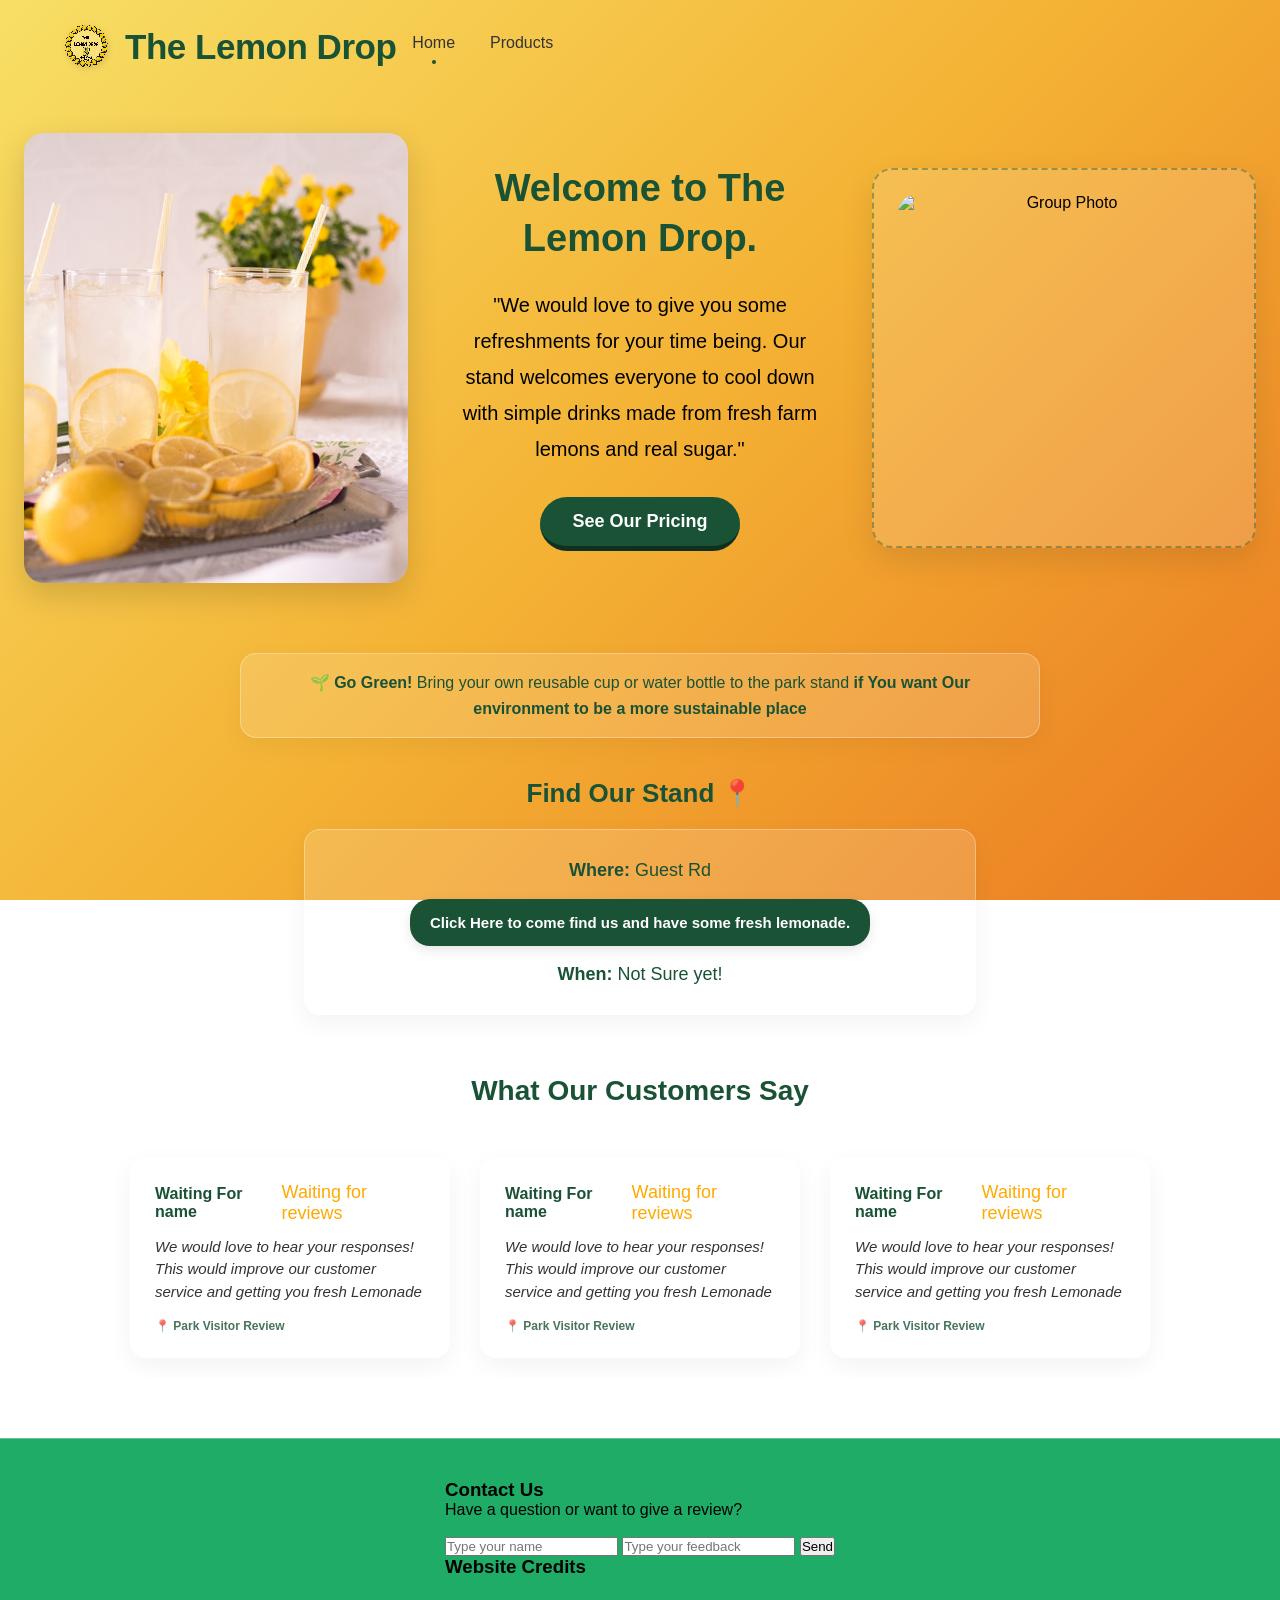
==== index.html @ bbca46d9 "Update index.html" ====
<!doctype html>
<html lang="en">
  <head>
    <meta charset="UTF-8" />
    <meta name="viewport" content="width=device-width, initial-scale=1.0" />
    <title>The Lemon Drop</title>
    
    <!-- Link to Main Stylesheet -->
    <link rel="stylesheet" href="Lemonade.css" />
    
    <!-- Complete Multi-Device Favicon & Mobile App Suite Linking -->
    <link rel="icon" type="image/png" sizes="32x32" href="./favicon-32x32.png">
    <link rel="icon" type="image/png" sizes="16x16" href="./favicon-16x16.png">
    <link rel="shortcut icon" type="image/x-icon" href="./favicon.ico">
    <link rel="apple-touch-icon" sizes="180x180" href="./apple-touch-icon.png">
    <link rel="manifest" href="./site.webmanifest">
  </head>
  <body>
    <!-- Page fade transition overlay container element -->
    <div class="page-fade-overlay"></div>

    <!-- Header & Navigation Bar -->
    <header>
      <nav class="navbar">
        <!-- Flex container aligning logo, title text, and menu items inline -->
        <div class="nav-left-group">
          <img src="./android-chrome-512x512.png" alt="The Lemon Drop Logo" class="nav-logo" />   
          <h1 class="title">The Lemon Drop</h1>
          <div class="menu">
            <ul>
              <li class="active"><a href="index.html">Home</a></li>
              <li><a href="Products.html">Products</a></li>
            </ul>
          </div>
        </div>
      </nav>
    </header>

    <!-- Main Content Container Box -->
    <main class="container">
      <!-- 1. Left Side Product Image -->
      <img
        src="lemonade ex. image.jpg"
        alt="Fresh Lemonade"
        class="group-pic"
      />

      <!-- 2. Centered Welcome Text Block -->
      <div class="text-block">
        <h1 class="Text-1">Welcome to The Lemon Drop.</h1>
        <p class="Text-2">
          "We would love to give you some refreshments for your time being. Our stand welcomes everyone to cool down with simple drinks made from fresh farm lemons and real sugar."
        </p>
        <!-- Pricing Quick-Link Button -->
        <div class="cta-wrapper">
          <a href="Products.html" class="menu-btn">See Our Pricing</a>
        </div>
      </div>

      <!-- 3. Right Side - Photo Placeholder Container -->
      <div class="photo-placeholder">
        <img src="DMP.jpg" alt="Group Photo" class="group-photo-img" />
      </div>
    </main>

    <!-- Eco-Friendly Bring Your Own Cup Discount Banner -->
    <section class="discount-banner">
      <p>
        🌱 <strong>Go Green!</strong> Bring your own reusable cup or water bottle to the park stand 
        <strong>if You want <b>Our environment</b> to be a more sustainable place</strong>
      </p>
    </section>

    <!-- Stand Schedule & Location Details Banner -->
    <section class="schedule-section">
      <h2 class="schedule-title">Find Our Stand 📍</h2>
      <div class="schedule-card">
        <p><strong>Where: </strong>Guest Rd</p>
        <p>
          <a
            href="https://www.google.com/maps/place/Guest+Rd,+Melbourne+VIC/data=!4m2!3m1!1s0x6ad66afff3ad45d1:0xaad254d5ca2f4086?sa=X&ved=1t:242&ictx=111"
            target="_blank"
            rel="noopener noreferrer"
            class="maps-text-link"
          >
            Click Here to come find us and have some fresh lemonade.
          </a>
        </p>
        <p><strong>When:</strong> Not Sure yet!</p>
      </div>
    </section>

    <!-- Park Customer Reviews Scrolling Section -->
    <section class="reviews-section">
      <h2 class="reviews-title">What Our Customers Say</h2>
      <div class="review-slider-window">
        <div class="review-track" id="reviewTrack">
          <!-- Review Card 1 -->
          <div class="review-card">
            <div class="review-header">
              <span class="reviewer-name">Waiting For name</span>
              <span class="review-stars">Waiting for reviews</span>
            </div>
            <p class="review-text">
              We would love to hear your responses! <br>
              This would improve our customer service and getting you fresh Lemonade
            </p>
            <div class="park-source">📍 Park Visitor Review</div>
          </div>

          <!-- Review Card 2 -->
          <div class="review-card">
            <div class="review-header">
              <span class="reviewer-name">Waiting For name</span>
              <span class="review-stars">Waiting for reviews</span>
            </div>
            <p class="review-text">
              We would love to hear your responses! <br>
              This would improve our customer service and getting you fresh Lemonade
            </p>
            <div class="park-source">📍 Park Visitor Review</div>
          </div>

          <!-- Review Card 3 -->
          <div class="review-card">
            <div class="review-header">
              <span class="reviewer-name">Waiting For name</span>
              <span class="review-stars">Waiting for reviews</span>
            </div>
            <p class="review-text">
              We would love to hear your responses! <br>
              This would improve our customer service and getting you fresh Lemonade
            </p>
            <div class="park-source">📍 Park Visitor Review</div>
          </div>
        </div> 
      </div> 
    </section>

    <!-- Footer Elements -->
    <footer class="site-footer">
      <div class="footer-container">
        <!-- Contact Info Block -->
        <div class="footer-section">
          <h3>Contact Us</h3>
          <p>Have a question or want to give a review?</p>
          <br>

<form action="https://getform.io" method="POST">
  <input type="text" name="name" placeholder="Type your name" required>
  <input type="text" name="feedback" placeholder="Type your feedback" required>
  <button type="submit">Send</button>
</form>




        <!-- Credits & Copyright Block -->
        <div class="footer-section">
          <h3>Website Credits</h3>
          <!-- <p>Proudly designed & coded by: Pranil</p> -->
          <br />
          <!-- <strong>Business Owners: Mickey, Devan, Pranil</strong> -->
          <p class="copyright"
            2026 The Lemon Drop. Squeezed fresh in the park.
          </p>
        </div>
      </div> 
    </footer>
  </body>
</html>
---- Lemonade.css ----
/* /* ==========================================================================
   Global Reset & Page Variables
   ========================================================================== */
* {
  margin: 0;
  padding: 0;
  box-sizing: border-box;
}

html, body{
  max-width: 100%;
  overflow-x: hidden; /* Removes the white layout strips from the right edge */
}

body {
  font-family: sans-serif;
  background: linear-gradient(135deg, #f7df65 0%, #f4b234 50%, #ea7a21 100%);
  background-attachment: fixed;   
  min-height: 100vh;
}

/* ==========================================================================
   Navigation Bar Styles (Shared across all pages)
   ========================================================================== */
.navbar {
  display: flex;
  align-items: center;
  justify-content: space-between; /* Changes from flex-start to push text to the right */
  padding: 24px 64px;
  width: 100%;
}

/* Add this new helper class underneath the navbar block */
.nav-left-group {
  display: flex;
  align-items: center;
  gap: 64px;
}

/* Base style for the status text on the far right */
.navbar > span {
  font-size: 16px;
  font-weight: 600;
  white-space: nowrap;
}

/* If the status class is closed, make it red */
.closed {
  color: #dc3545;
}

/* If the status class is open, make it green */
.open {
  color: #16a75c;
}



.title {
  font-size: 35px; 
  color: #1a5235; 
  letter-spacing: -0.48px;
  font-weight: 700;
  margin: 0;
}

.menu ul {
  list-style: none;
  display: flex;
  gap: 35px;
  margin: 0;
  padding: 0;
}

.menu ul li {
  position: relative;
  padding-bottom: 8px;
}

.menu ul li a {
  color: #333333; 
  text-decoration: none;
  font-size: 16px;
  font-weight: 500;
  display: inline-block;
  transition: color 0.25s ease, transform 0.25s ease;
}

.menu ul li a:hover {
  color: #ffaa00; 
  transform: translateY(-1px);
}

.menu ul li.active::after {
  content: "";
  position: absolute;
  bottom: -4px;
  left: 50%;
  transform: translateX(-50%);
  width: 4px;
  height: 4px;
  background-color: #1a5235;
  border-radius: 50%;
}

/* ==========================================================================
   Homepage Layout Styles
   ========================================================================== */

.container {
  display: grid;
  /* Automatically wraps blocks into new rows when they run out of space */
  grid-template-columns: repeat(auto-fit, minmax(300px, 1fr)); 
  align-items: center;
  gap: 40px; 
  padding: 40px 24px;
  max-width: 1400px;
  margin: 0 auto;
}


.text-block {
  display: flex;
  flex-direction: column;
  align-items: center; /* This centers the button container perfectly */
  justify-content: center;
}


.Text-1 {
  color: #1a5235; 
  text-align: center;
  margin-bottom: 24px;
  font-size: 38px;
  font-weight: 700;
  line-height: 1.3;
}

.Text-2 {
  color: #000000; 
  text-align: center;
  max-width: 600px;
  line-height: 1.8;
  font-size: 20px;
  font-weight: 500;
}

.group-pic {
  display: block;
  width: 100%;         
  max-height: 450px;      
  object-fit: cover;       
  border-radius: 20px;
  box-shadow: 0 12px 32px rgba(0, 0, 0, 0.15); 
}

/* Group Photo Placeholder Box */
.photo-placeholder {
  display: flex;
  flex-direction: column;
  align-items: center;
  justify-content: center;
  width: 100%;         
  height: 380px;      
  background: rgba(255, 255, 255, 0.15);
  border: 2px dashed rgba(26, 82, 53, 0.4); 
  border-radius: 20px;
  padding: 24px;
  box-shadow: 0 12px 32px rgba(0, 0, 0, 0.1);
  text-align: center;
  gap: 12px;
}

.placeholder-icon {
  font-size: 40px;
}

.placeholder-text {
  color: #1a5235;
  font-weight: 700;
  font-size: 18px;
  line-height: 1.4;
}

/* Menu Quick-Link Action Button */
.cta-wrapper {
  margin-top: 30px;
  display: block;
  height: 55px;        /* Locks height to stop layout calculation loops */
  text-align: center;
  isolation: isolate;  /* Isolates graphic layers from background redraw loops */
}

.menu-btn {
  display: inline-block;
  background-color: #1a5235;
  color: #ffffff;
  text-decoration: none;
  font-weight: 700;
  padding: 14px 32px;
  border-radius: 30px;
  font-size: 18px;
  text-align: center;
  
  /* Removes layout-shifting blurry shadows entirely */
  box-shadow: none; 
  
  /* Replaces shadow with a rock-solid crisp 3D outline that cannot flash */
  border-bottom: 5px solid #0f301f; 
  
  /* Restricts transitions strictly to color changes to avoid canvas glitches */
  transition: background-color 0.2s ease;
  
  /* Strips out hidden default mobile tap highlight colors */
  -webkit-tap-highlight-color: transparent;
  -webkit-touch-callout: none;
  -webkit-appearance: none;
  appearance: none;
}

.menu-btn:hover {
  background-color: #143f29;
  /* Completely clear of transform: translateY to eliminate screen vibrations */
}

/* Safe layout-neutral active click state color split */
.menu-btn:active {
  background-color: #103321;
}


/* ==========================================================================
   Eco-Friendly Banner Styling
   ========================================================================== */
.discount-banner {
  background: rgba(255, 255, 255, 0.15);
  border: 1px solid rgba(255, 255, 255, 0.3);
  border-radius: 16px;
  padding: 16px 24px;
  margin: 30px auto;
  max-width: 800px;
  text-align: center;
  box-shadow: 0 8px 24px rgba(0, 0, 0, 0.05);
}

.discount-banner p {
  color: #1a5235;
  font-size: 16px;
  line-height: 1.6;
}

/* ==========================================================================
   Stand Schedule & Location Banner Display Component
   ========================================================================== */
.schedule-section {
  max-width: 800px;
  margin: 40px auto 20px auto;
  padding: 0 64px;
  text-align: center;
}

.schedule-title {
  color: #1a5235;
  font-size: 26px;
  font-weight: 700;
  margin-bottom: 20px;
}

.schedule-card {
  background: rgba(255, 255, 255, 0.15);
  border: 1px solid rgba(255, 255, 255, 0.3);
  border-radius: 16px;
  padding: 24px;
  color: #1a5235;
  font-size: 18px;
  line-height: 1.8;
  box-shadow: 0 8px 24px rgba(0, 0, 0, 0.05);
}

/* Google Maps Link Custom Button Styling */
.maps-text-link {
  display: inline-block;
  background-color: #1a5235;
  color: #ffffff ;
  text-decoration: none;
  font-weight: 700;
  padding: 10px 20px;
  margin: 12px 0;
  border-radius: 20px;
  font-size: 15px;
  box-shadow: 0 4px 12px rgba(0, 0, 0, 0.1);
  transition: all 0.25s ease;
}

.maps-text-link:hover {
  background-color: #143f29;
  transform: translateY(-2px);
  box-shadow: 0 6px 16px rgba(0, 0, 0, 0.15);
}

/* ==========================================================================
   Products Page Styles
   ========================================================================== */
.intro-text {
  padding: 40px 64px 0 64px;
  text-align: center;
}

.intro-text p {
  color: #1a5235;
  font-size: 24px;
  font-weight: 700;
  line-height: 1.6;
}

.size-showcase {
  display: flex;
  justify-content: center;
  align-items: center;
  gap: 40px;
  padding: 40px 64px;
  margin-top: 20px;
}

.size-card {
  background: rgba(255, 255, 255, 0.15);
  border: 2px solid rgba(255, 255, 255, 0.4);
  border-radius: 20px;
  padding: 30px;
  display: flex;
  flex-direction: column;
  align-items: center;
  gap: 20px;
  box-shadow: 0 10px 30px rgba(0, 0, 0, 0.1);
  transition: transform 0.3s ease, box-shadow 0.3s ease;
  width: 260px;
}

.size-card:hover {
  transform: translateY(-8px);
  box-shadow: 0 15px 35px rgba(0, 0, 0, 0.15);
  background: rgba(255, 255, 255, 0.2);
}

@media (max-width: 768px) {
  .img-frame {
    flex-direction: column;
    gap: 30px;
    padding: 20px;
  }
}

.small { 
  max-height: 120px;
  width: auto;
  /* transform: rotate(180deg);  */
}

.medium { 
  max-height: 160px; 
  width: auto; 
}

.big { 
  max-height: 200px;
  width: auto; 
  /* transform: rotate(90deg);  */
  }

.card-label {
  color: #1a5235;
  font-size: 20px;
  font-weight: 700;
  letter-spacing: -0.2px;
}

/* ==========================================================================
   Infinite Scrolling Reviews Section
   ========================================================================== */
.reviews-section {
  width: 100%;
  margin: 60px 0 40px 0;
  text-align: center;
  overflow: hidden; 
}

.reviews-title {
  color: #1a5235;
  font-size: 28px;
  font-weight: 700;
  margin-bottom: 30px;
}

.review-slider-window {
  width: 100%;
  overflow: hidden;
  padding: 20px 0;
  background: transparent;
  display: flex;
  justify-content: center; 
}

.review-track {
  display: flex;
  gap: 30px;
  width: max-content; 
}

.review-card {
  background: rgba(255, 255, 255, 0.15);
  border: 1px solid rgba(255, 255, 255, 0.3);
  border-radius: 16px;
  padding: 24px;
  width: 320px;
  text-align: left;
  box-shadow: 0 8px 24px rgba(0, 0, 0, 0.05);
  display: flex;
  flex-direction: column;
  justify-content: space-between;
  flex-shrink: 0; 
}

.review-header {
  display: flex;
  justify-content: space-between;
  align-items: center;
  margin-bottom: 12px;
}

.reviewer-name {
  color: #1a5235;
  font-weight: 700;
  font-size: 16px;
}

.review-stars {
  color: #ffaa00;
  font-size: 18px;
}

.review-text {
  color: #333333;
  font-size: 15px;
  line-height: 1.5;
  font-style: italic;
  margin-bottom: 16px;
}

.park-source {
  font-size: 12px;
  color: #1a5235;
  font-weight: 600;
  opacity: 0.8;
}

/* ==========================================================================
   Restored Clean About Page Framework Styles (3-Column Width Format)
   ========================================================================== */
.unique-about-layout {
  display: flex;
  flex-direction: column;
  align-items: center;
  gap: 40px;
  padding: 60px 64px;
  max-width: 1200px;
  margin: 0 auto;
}

.about-header-block {
  text-align: center;
  max-width: 700px;
  margin-bottom: 20px;
}

.team-card {
  background: rgba(255, 255, 255, 0.15);
  border: 1px solid rgba(255, 255, 255, 0.3);
  border-radius: 20px;
  padding: 24px;
  width: 320px;                      
  text-align: center;
  box-shadow: 0 12px 32px rgba(0, 0, 0, 0.05);
  display: flex;
  flex-direction: column;
  align-items: center;
  justify-content: flex-start;
  gap: 16px;
}

.team-img-frame {
  width: 160px;                      
  height: 160px;                     
  background: rgba(255, 255, 255, 0.25);
  border-radius: 50%;                
  overflow: hidden;
  display: flex;
  justify-content: center;
  align-items: center;
}

.team-photo {
  width: 100%;
  height: 100%;
  object-fit: cover;                 
}

.team-card:hover {
  color: #b82eee;
  transform: scale(1.03); 
  transition: transform 0.3s ease, box-shadow 0.3s ease, color 0.3s ease;
}

/* Computers / Wide Screens Layout */
.team-grid {
  display: flex;
  flex-direction: row;
  justify-content: center;
  align-items: flex-start;
  gap: 32px;
  flex-wrap: wrap;
}

/* Mobile Phones Layout */
@media (max-width: 768px) {
  .team-grid {
    flex-direction: column;
    align-items: center;
    gap: 24px;
  }
}

.team-card h3 {
  color: #1a5235;
  font-size: 22px;
  font-weight: 700;
}

.team-card p {
  color: #333333;
  font-size: 15px;
  line-height: 1.5;
}

/* ==========================================================================
   Modern Footer Component Styling
   ========================================================================== */
.site-footer {
  width: 100%;
  background: rgb(31, 172, 102);
  border-top: 1px solid rgba(255, 255, 255, 0.3);
  padding: 40px 20px;
  margin-top: 60px;
  clear: both;
}

.footer-container {
  max-width: 1200px;
  margin: 0 auto;
  display: flex;
  justify-content: space-around;
  flex-wrap: wrap;
  gap: 30px;
}

/* ==========================================================================
   Interactive UI Animations & Keyframes
   ========================================================================== */

/* 1. Page Load Entrance: Smoothly fades and moves content up */
.menu-btn, .Text-1, .text-block {
  animation: fadeInUp 5s ease-out forwards;
}

@keyframes fadeInUp {
  from {
    opacity: 0;
    transform: translateY(20px);
  }
  to {
    opacity: 1;
    transform: translateY(0);
  }
}

/* 2. Floating Effect: Makes the Group Photo box drift gently up and down */
.photo-placeholder {
  animation: gentleFloat 4s ease-in-out infinite;
}

@keyframes gentleFloat {
  0%, 100% {
    transform: translateY(0);
  }
  50% {
    transform: translateY(-8px);
  }
}

/* 3. Pulsing Button Glow: Attracts attention to your menu link */
.menu-btn {
  animation: buttonPulse 0.06s infinite;
}

@keyframes buttonPulse {
  0% {
    box-shadow: 0 6px 20px rgba(26, 82, 53, 0.2);
  }
  50% {
    box-shadow: 0 6px 25px rgba(26, 82, 53, 0.6);
  }
  100% {
    box-shadow: 0 6px 20px rgba(26, 82, 53, 0.2);
  }
}

/* ==========================================================================
   Continuous Horizontal Marquee Animation
   ========================================================================== */

/* 1. Sets the motion properties for the review track container box */
.review-track {
  display: flex ;
  gap: 30px;
  width: max-content;
  animation: infiniteMarquee 20s linear infinite; /* Loops the motion forever */
}

/* 2. Defines the movement steps to loop perfectly without sudden jumps */
@keyframes infiniteMarquee {
  0% {
    transform: translateX(0);
  }
  100% {
    /* Moves left by half its total width so the duplicate cards slide in seamlessly */
    transform: translateX(-50%);
  }
}

/* 3. Optional: Pauses the scrolling motion if a visitor hovers their mouse over a review */
.review-track:hover {
  animation-play-state: paused;
}

.footer-link {
  color: rgba(54, 68, 83, 0.836);
  text-decoration: none;
  font-weight: 500;
  justify-content: center;
}

.footer-link:hover {
  color: #b82eee;
  transform: scale(1.05);
}

.footer-link{
  color: #ff4500;
}
/* ==========================================================================
   Responsive Mobile Media Queries & Layout Fixes
   ========================================================================== */
@media (max-width: 768px) {
  /* Fixes the header to align all items vertically and keeps spacing compact */
  .navbar {
    flex-direction: column;
    gap: 12px;
    padding: 16px 10px;
    align-items: center;
    justify-content: center;
  }

  /* Forces ALL THREE tabs (Home, Products, About Us) to stay side-by-side */
  .menu ul {
    display: flex;
    flex-direction: row;
    flex-wrap: nowrap;
    gap: 15px;
    justify-content: center;
    padding: 0;
  }

  .menu ul li a {
    font-size: 15px;
    white-space: nowrap;
  }

  /* Converts the 3-column homepage grid into a single vertical stack */
  .container {
    display: flex;
    flex-direction: column;
    gap: 40px;
    padding: 20px;
    transform: none; /* Prevents the loading animation from locking elements off-screen */
  }

  /* Safely scales your images and placeholders to fit phone widths */
  .group-pic,
  .photo-placeholder {
    width: 100%;
    max-width: 350px;
    height: auto;
    margin: 0 auto;
  }

  .photo-placeholder {
    height: 250px; /* Gives the coming soon placeholder a clean mobile size */
  }

    /* Forces the Small, Medium, and Big product cards to stack vertically on phone viewports */
  .size-showcase {
    flex-direction: column;
    align-items: center;
    gap: 30px;
    padding: 20px;
    width: 100%;
  }

}

.group-photo-img {
  width: 100%;
  height: 100%;
  object-fit: cover;
  border-radius: inherit;
  display: block;
}

/* Live Submission Container Layout */
.review-form-container {
  background: rgba(255, 255, 255, 0.15);
  border: 1px solid rgba(255, 255, 255, 0.3);
  border-radius: 20px;
  padding: 24px;
  max-width: 600px;
  margin: 20px auto 40px auto;
  box-shadow: 0 12px 32px rgba(0, 0, 0, 0.05);
  -webkit-backdrop-filter: blur(10px); /* Smooth background blur matching your theme */
  backdrop-filter: blur(10px);
  text-align: center;
}

.review-form-container h3 {
  margin-top: 0;
  color: #0b5327; /* Dark green matching your theme heading color */
  margin-bottom: 16px;
  font-size: 20px;
}

/* Aligning inputs horizontally */
.form-row {
  display: flex;
  gap: 12px;
  margin-bottom: 12px;
  flex-wrap: wrap;
}

.form-row input,
.form-row select {
  flex: 1;
  min-width: 150px;
}

/* Input field aesthetic styles */
.review-form-container input,
.review-form-container select,
.review-form-container textarea {
  background: rgba(255, 255, 255, 0.85);
  border: 1px solid rgba(0, 0, 0, 0.1);
  border-radius: 8px;
  padding: 10px 14px;
  font-family: inherit;
  font-size: 14px;
  color: #333;
  outline: none;
  transition: border-color 0.2s;
}

.review-form-container input:focus,
.review-form-container select:focus,
.review-form-container textarea:focus {
  border-color: #4ab234; /* Green focus highlight ring */
}

.review-form-container textarea {
  width: 100%;
  box-sizing: border-box;
  resize: vertical;
  margin-bottom: 16px;
}

/* Green Action Button styling */
.submit-review-btn {
  background: #4ab234; 
  color: white;
  border: none;
  border-radius: 8px;
  padding: 12px 24px;
  font-size: 15px;
  font-weight: bold;
  cursor: pointer;
  transition: transform 0.2s, background-color 0.2s;
  display: inline-block;
}

.submit-review-btn:hover {
  background: #3e962b;
  transform: translateY(-2px);
}

.submit-review-btn:active {
  transform: translateY(0);
}

/* Smooth entry animation for newly added cards */
@keyframes slideInCard {
  from { opacity: 0; transform: scale(0.9) translateY(20px); }
  to { opacity: 1; transform: scale(1) translateY(0); }
}

.animate-new-card {
  animation: slideInCard 0.4s ease-out forwards;
}

/* Container block positioning for layout actions inside card bases */
.card-controls {
  display: flex;
  justify-content: flex-end;
  gap: 8px;
  margin-top: 12px;
  padding-top: 8px;
  border-top: 1px dashed rgba(0, 0, 0, 0.1);
  width: 100%;
}

/* Micro Action Controls styling blueprint framework layout */
.ctrl-btn {
  border: none;
  border-radius: 4px;
  padding: 4px 10px;
  font-size: 11px;
  font-weight: bold;
  cursor: pointer;
  transition: background-color 0.2s, color 0.2s;
}

/* Edit State Theme styling */
.edit-btn {
  background: rgba(0, 123, 255, 0.1);
  color: #007bff;
}
.edit-btn:hover {
  background: #007bff;
  color: white;
}

/* Delete State Theme styling */
.delete-btn {
  background: rgba(220, 53, 69, 0.1);
  color: #dc3545;
}
.delete-btn:hover {
  background: #dc3545;
  color: white;
}

/* Ensure smooth removal transitions */
.user-created-card {
  transition: opacity 0.3s ease, transform 0.3s ease;
} 

/* ==========================================
   THE LEMON DROP - SHARP IMAGE CONFIGURATION
   ========================================== */

.nav-left-group {
  display: flex !important;
  flex-direction: row !important;
  align-items: center !important;
  justify-content: flex-start !important;
  gap: 16px !important;
}

.nav-logo {
  width: 45px !important;       /* Clean display sizing on screen */
  height: 45px !important;
  min-width: 45px !important;
  min-height: 45px !important;
  object-fit: contain !important;
  background: transparent !important;
  
  /* CRITICAL RENDERING CODES: Forces browsers to keep the image edges sharp */
  image-rendering: -webkit-optimize-contrast !important;
  image-rendering: crisp-edges !important;
  image-rendering: pixelated !important;
  
  filter: drop-shadow(1px 2px 3px rgba(0, 0, 0, 0.12)) !important;
}
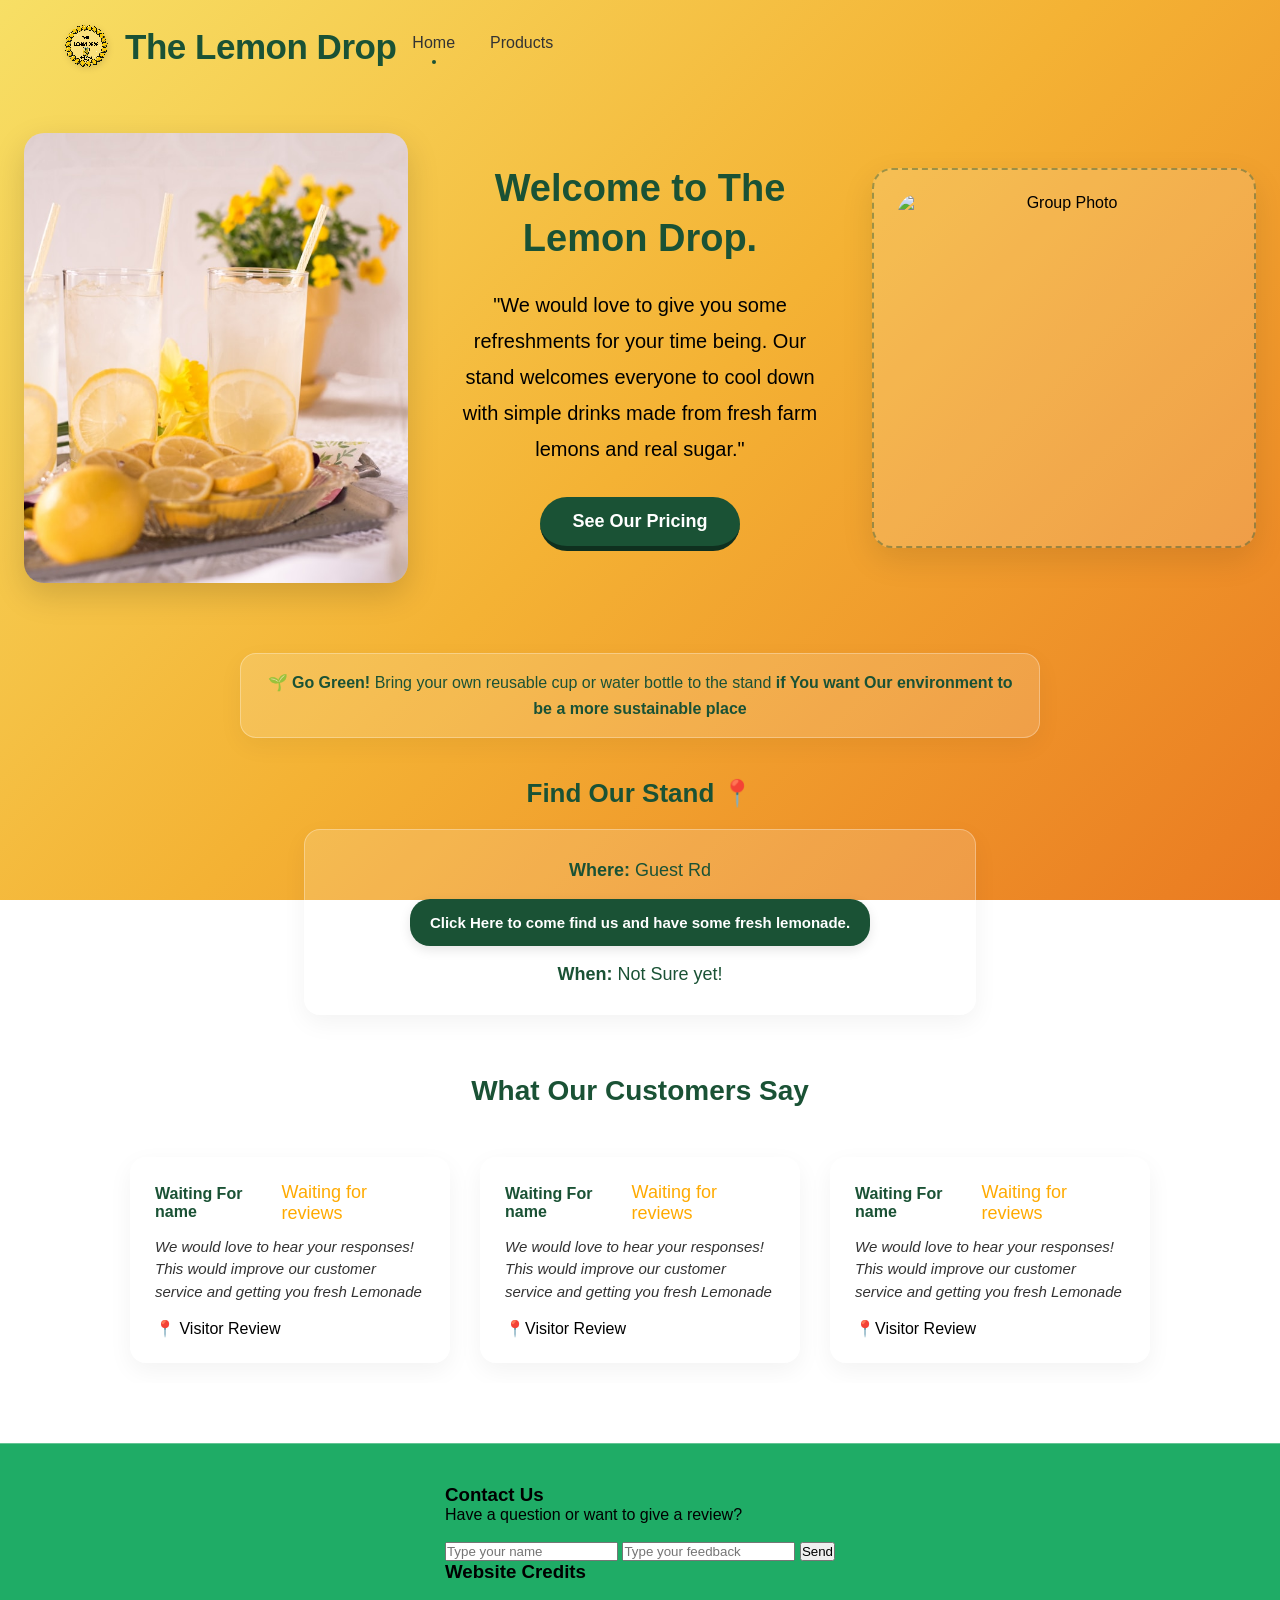
==== commit 1dc23a1d: "Restore index.html content Restored the original content of index.html after it was removed." ====
--- a/index.html
+++ b/index.html
@@ -66,7 +66,7 @@
     <!-- Eco-Friendly Bring Your Own Cup Discount Banner -->
     <section class="discount-banner">
       <p>
-        🌱 <strong>Go Green!</strong> Bring your own reusable cup or water bottle to the park stand 
+        🌱 <strong>Go Green!</strong> Bring your own reusable cup or water bottle to the  stand 
         <strong>if You want <b>Our environment</b> to be a more sustainable place</strong>
       </p>
     </section>
@@ -90,7 +90,7 @@
       </div>
     </section>
 
-    <!-- Park Customer Reviews Scrolling Section -->
+    <!--  Customer Reviews Scrolling Section -->
     <section class="reviews-section">
       <h2 class="reviews-title">What Our Customers Say</h2>
       <div class="review-slider-window">
@@ -105,7 +105,7 @@
               We would love to hear your responses! <br>
               This would improve our customer service and getting you fresh Lemonade
             </p>
-            <div class="park-source">📍 Park Visitor Review</div>
+            <div class="-source">📍 Visitor Review</div>
           </div>
 
           <!-- Review Card 2 -->
@@ -118,7 +118,7 @@
               We would love to hear your responses! <br>
               This would improve our customer service and getting you fresh Lemonade
             </p>
-            <div class="park-source">📍 Park Visitor Review</div>
+            <div class="-source">📍Visitor Review</div>
           </div>
 
           <!-- Review Card 3 -->
@@ -131,7 +131,7 @@
               We would love to hear your responses! <br>
               This would improve our customer service and getting you fresh Lemonade
             </p>
-            <div class="park-source">📍 Park Visitor Review</div>
+            <div class="-source">📍Visitor Review</div>
           </div>
         </div> 
       </div> 
@@ -162,7 +162,7 @@
           <br />
           <!-- <strong>Business Owners: Mickey, Devan, Pranil</strong> -->
           <p class="copyright"
-            2026 The Lemon Drop. Squeezed fresh in the park.
+            2026 The Lemon Drop. Squeezed fresh in the .
           </p>
         </div>
       </div> 
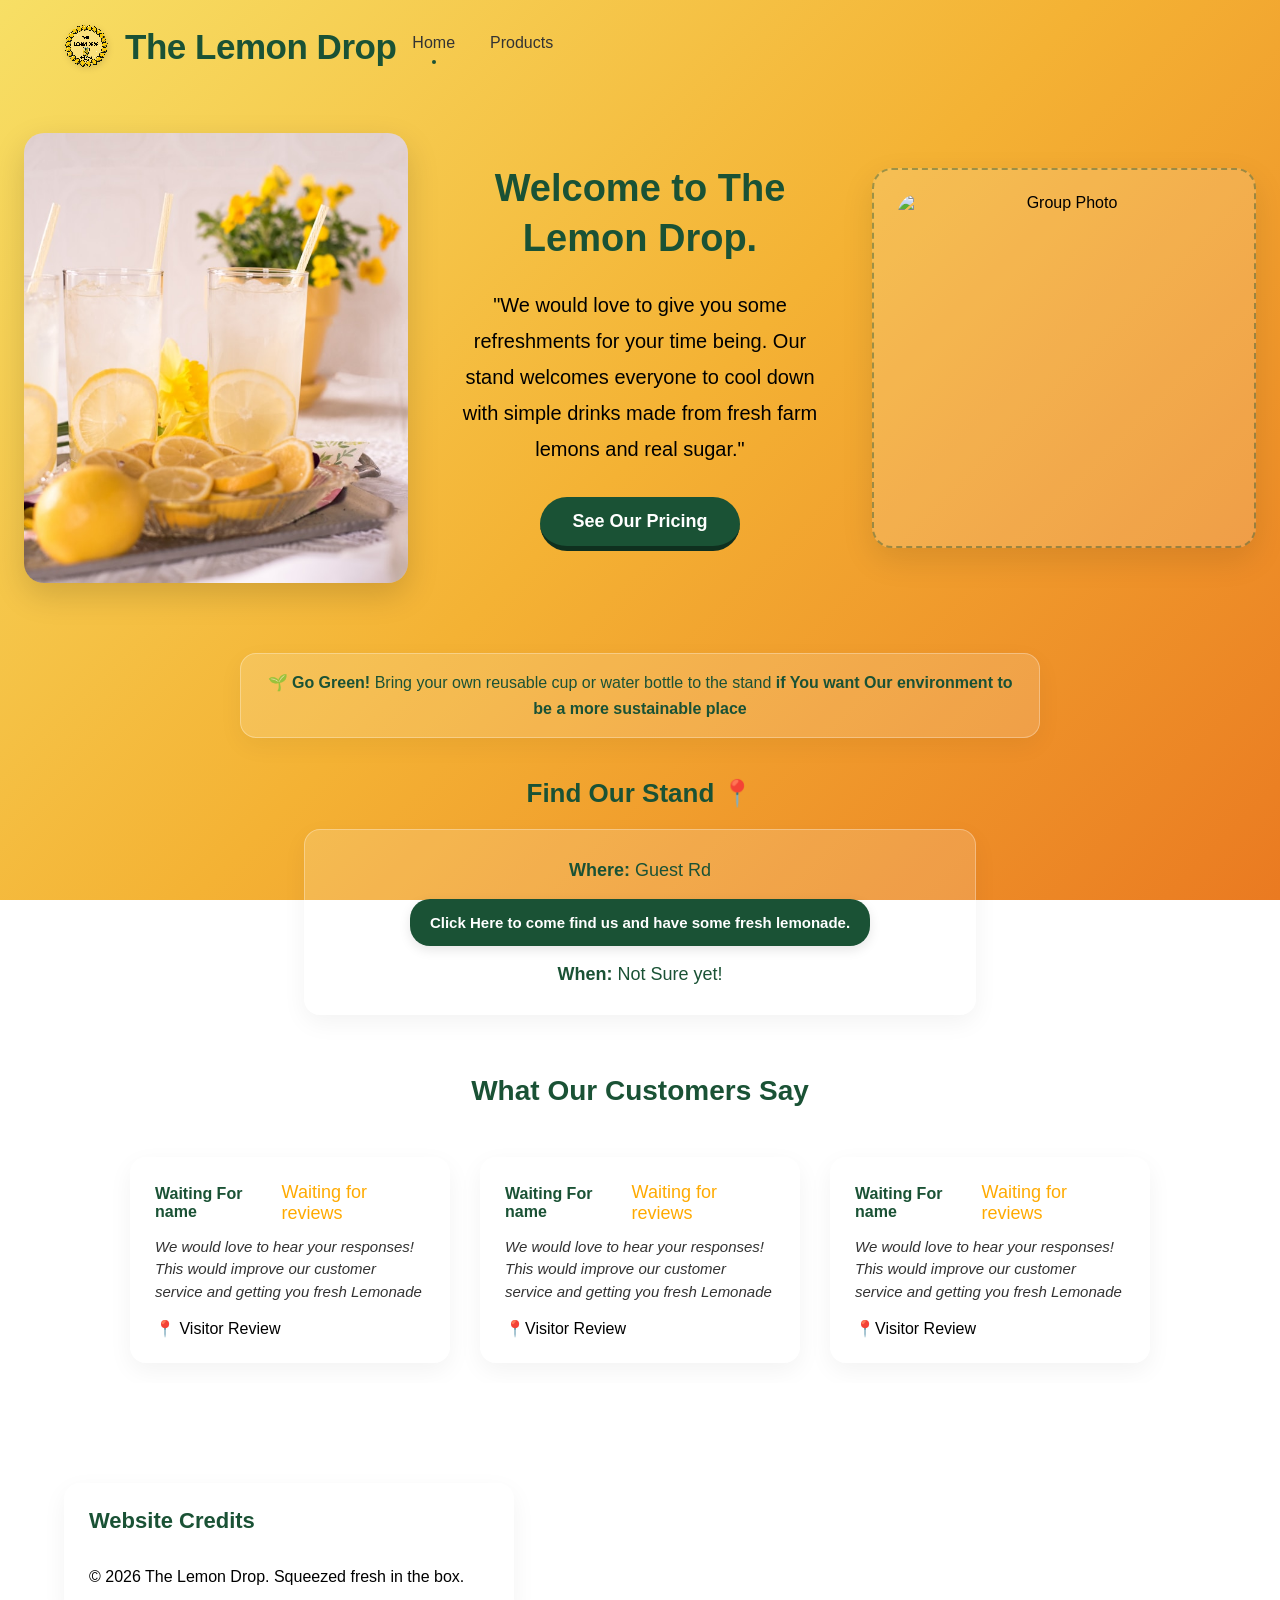
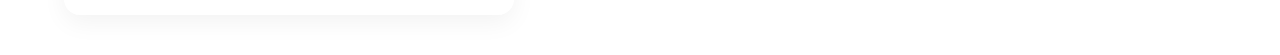
==== commit d52eb4f6: "Update index.html" ====
--- a/index.html
+++ b/index.html
@@ -66,7 +66,7 @@
     <!-- Eco-Friendly Bring Your Own Cup Discount Banner -->
     <section class="discount-banner">
       <p>
-        🌱 <strong>Go Green!</strong> Bring your own reusable cup or water bottle to the  stand 
+        🌱 <strong>Go Green!</strong> Bring your own reusable cup or water bottle to the stand 
         <strong>if You want <b>Our environment</b> to be a more sustainable place</strong>
       </p>
     </section>
@@ -90,7 +90,7 @@
       </div>
     </section>
 
-    <!--  Customer Reviews Scrolling Section -->
+    <!-- Customer Reviews Scrolling Section -->
     <section class="reviews-section">
       <h2 class="reviews-title">What Our Customers Say</h2>
       <div class="review-slider-window">
@@ -140,29 +140,14 @@
     <!-- Footer Elements -->
     <footer class="site-footer">
       <div class="footer-container">
-        <!-- Contact Info Block -->
-        <div class="footer-section">
-          <h3>Contact Us</h3>
-          <p>Have a question or want to give a review?</p>
-          <br>
-
-<form action="https://getform.io" method="POST">
-  <input type="text" name="name" placeholder="Type your name" required>
-  <input type="text" name="feedback" placeholder="Type your feedback" required>
-  <button type="submit">Send</button>
-</form>
-
-
-
-
-        <!-- Credits & Copyright Block -->
-        <div class="footer-section">
+        <!-- Credits & Copyright Block (Shifted Left) -->
+        <div class="footer-section alignment-left">
           <h3>Website Credits</h3>
           <!-- <p>Proudly designed & coded by: Pranil</p> -->
           <br />
           <!-- <strong>Business Owners: Mickey, Devan, Pranil</strong> -->
-          <p class="copyright"
-            2026 The Lemon Drop. Squeezed fresh in the .
+          <p class="copyright">
+            &copy; 2026 The Lemon Drop. Squeezed fresh in the box.
           </p>
         </div>
       </div> 
--- a/Lemonade.css
+++ b/Lemonade.css
@@ -542,25 +542,46 @@
 }
 
 /* ==========================================================================
-   Modern Footer Component Styling
+   Footer Elements & Layout Styles
    ========================================================================== */
 .site-footer {
   width: 100%;
-  background: rgb(31, 172, 102);
-  border-top: 1px solid rgba(255, 255, 255, 0.3);
-  padding: 40px 20px;
   margin-top: 60px;
-  clear: both;
+  padding: 40px 64px;
 }
 
 .footer-container {
-  max-width: 1200px;
+  max-width: 1400px;
   margin: 0 auto;
   display: flex;
-  justify-content: space-around;
-  flex-wrap: wrap;
-  gap: 30px;
-}
+  justify-content: flex-start; /* Aligns the remaining section block strictly to the left edge */
+}
+
+.footer-section {
+  background: rgba(255, 255, 255, 0.15);
+  border: 1px solid rgba(255, 255, 255, 0.3);
+  border-radius: 16px;
+  padding: 24px;
+  max-width: 450px;
+  width: 100%;
+  box-shadow: 0 8px 24px rgba(0, 0, 0, 0.05);
+  text-align: left; /* Forces left text orientation inside the block */
+}
+
+.footer-section h3 {
+  color: #1a5235;
+  font-size: 22px;
+  font-weight: 700;
+  margin-bottom: 12px;
+}
+
+.copyright {
+  color: #000000;
+  font-size: 16px;
+  font-weight: 500;
+  line-height: 1.6;
+}
+
 
 /* ==========================================================================
    Interactive UI Animations & Keyframes
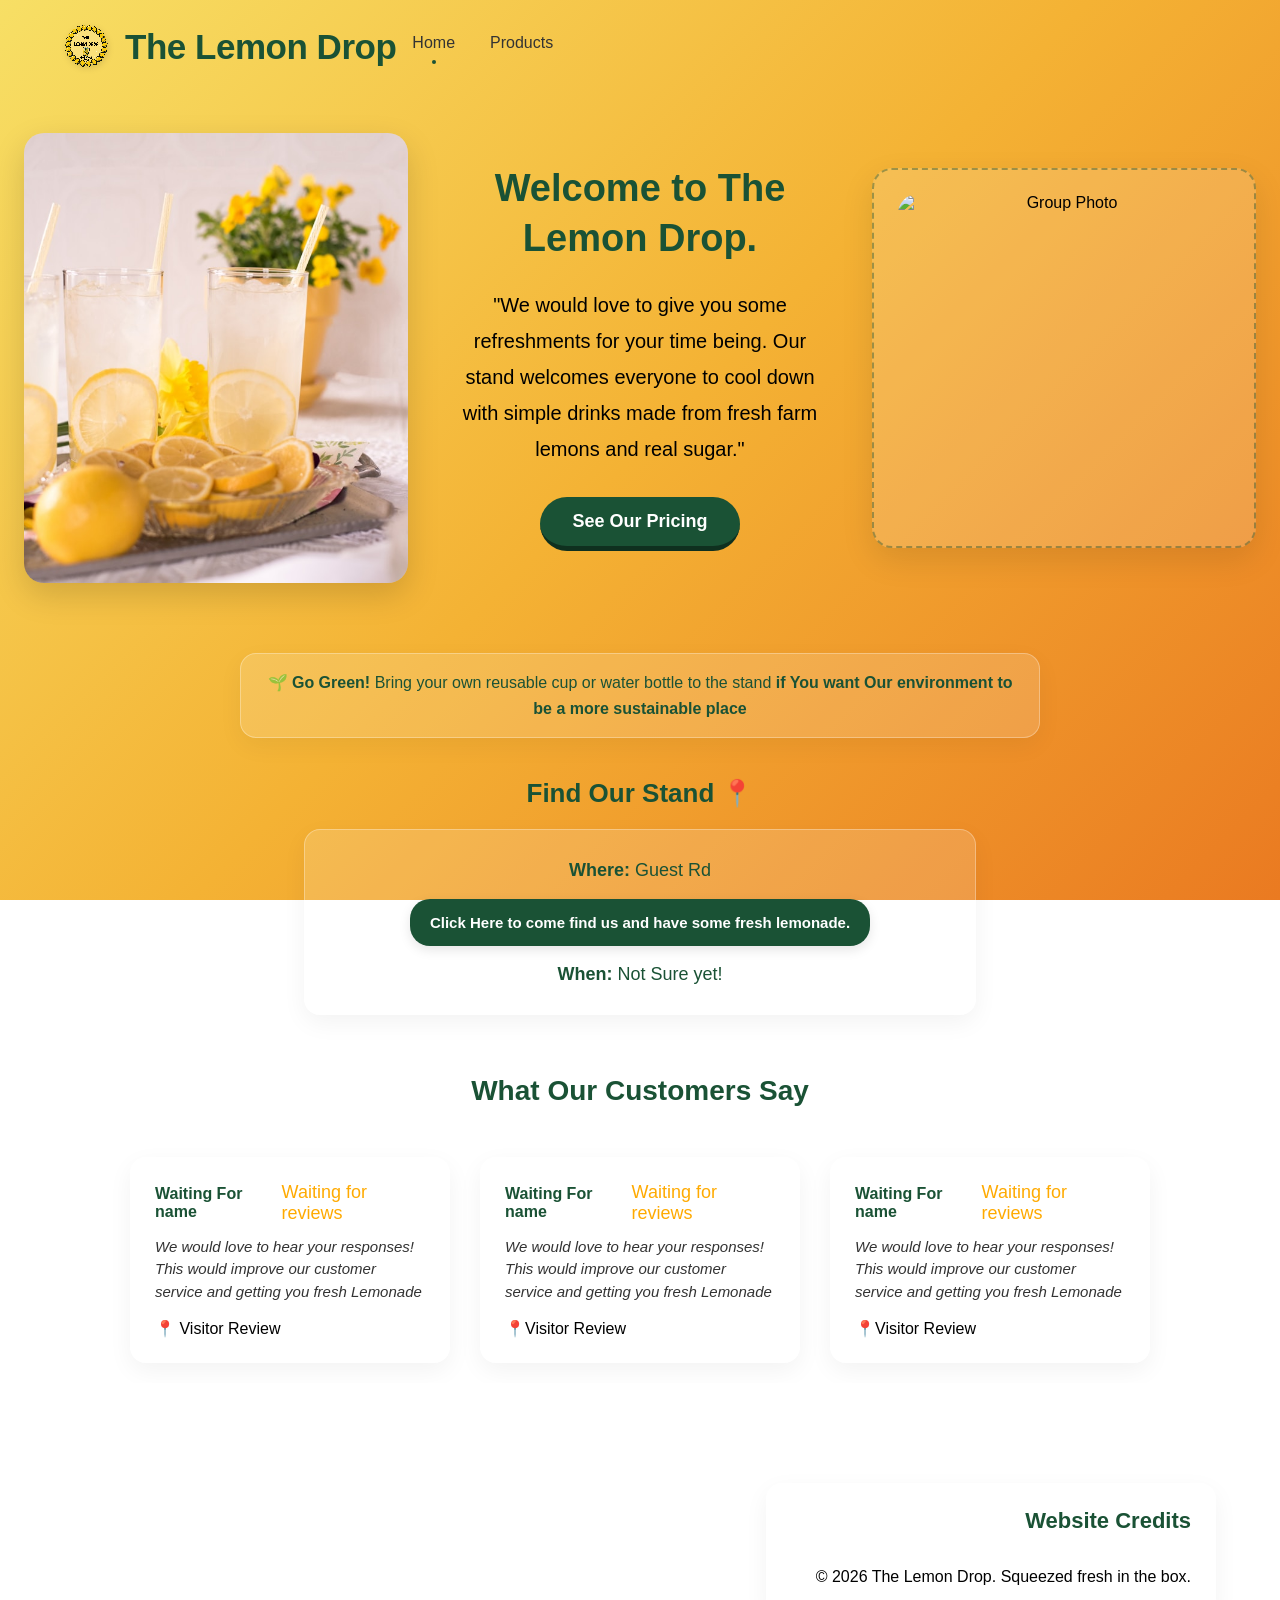
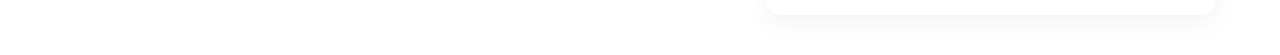
==== commit 0f6f2435: "Update index.html" ====
--- a/index.html
+++ b/index.html
@@ -136,7 +136,7 @@
         </div> 
       </div> 
     </section>
-
+    
     <!-- Footer Elements -->
     <footer class="site-footer">
       <div class="footer-container">
@@ -152,5 +152,6 @@
         </div>
       </div> 
     </footer>
+    
   </body>
 </html>
--- a/Lemonade.css
+++ b/Lemonade.css
@@ -554,7 +554,7 @@
   max-width: 1400px;
   margin: 0 auto;
   display: flex;
-  justify-content: flex-start; /* Aligns the remaining section block strictly to the left edge */
+  justify-content: flex-end; /* Aligns the entire content card strictly to the right side of the footer */
 }
 
 .footer-section {
@@ -565,7 +565,7 @@
   max-width: 450px;
   width: 100%;
   box-shadow: 0 8px 24px rgba(0, 0, 0, 0.05);
-  text-align: left; /* Forces left text orientation inside the block */
+  text-align: right; /* Flips the text internally so it aligns neatly to the right edge */
 }
 
 .footer-section h3 {
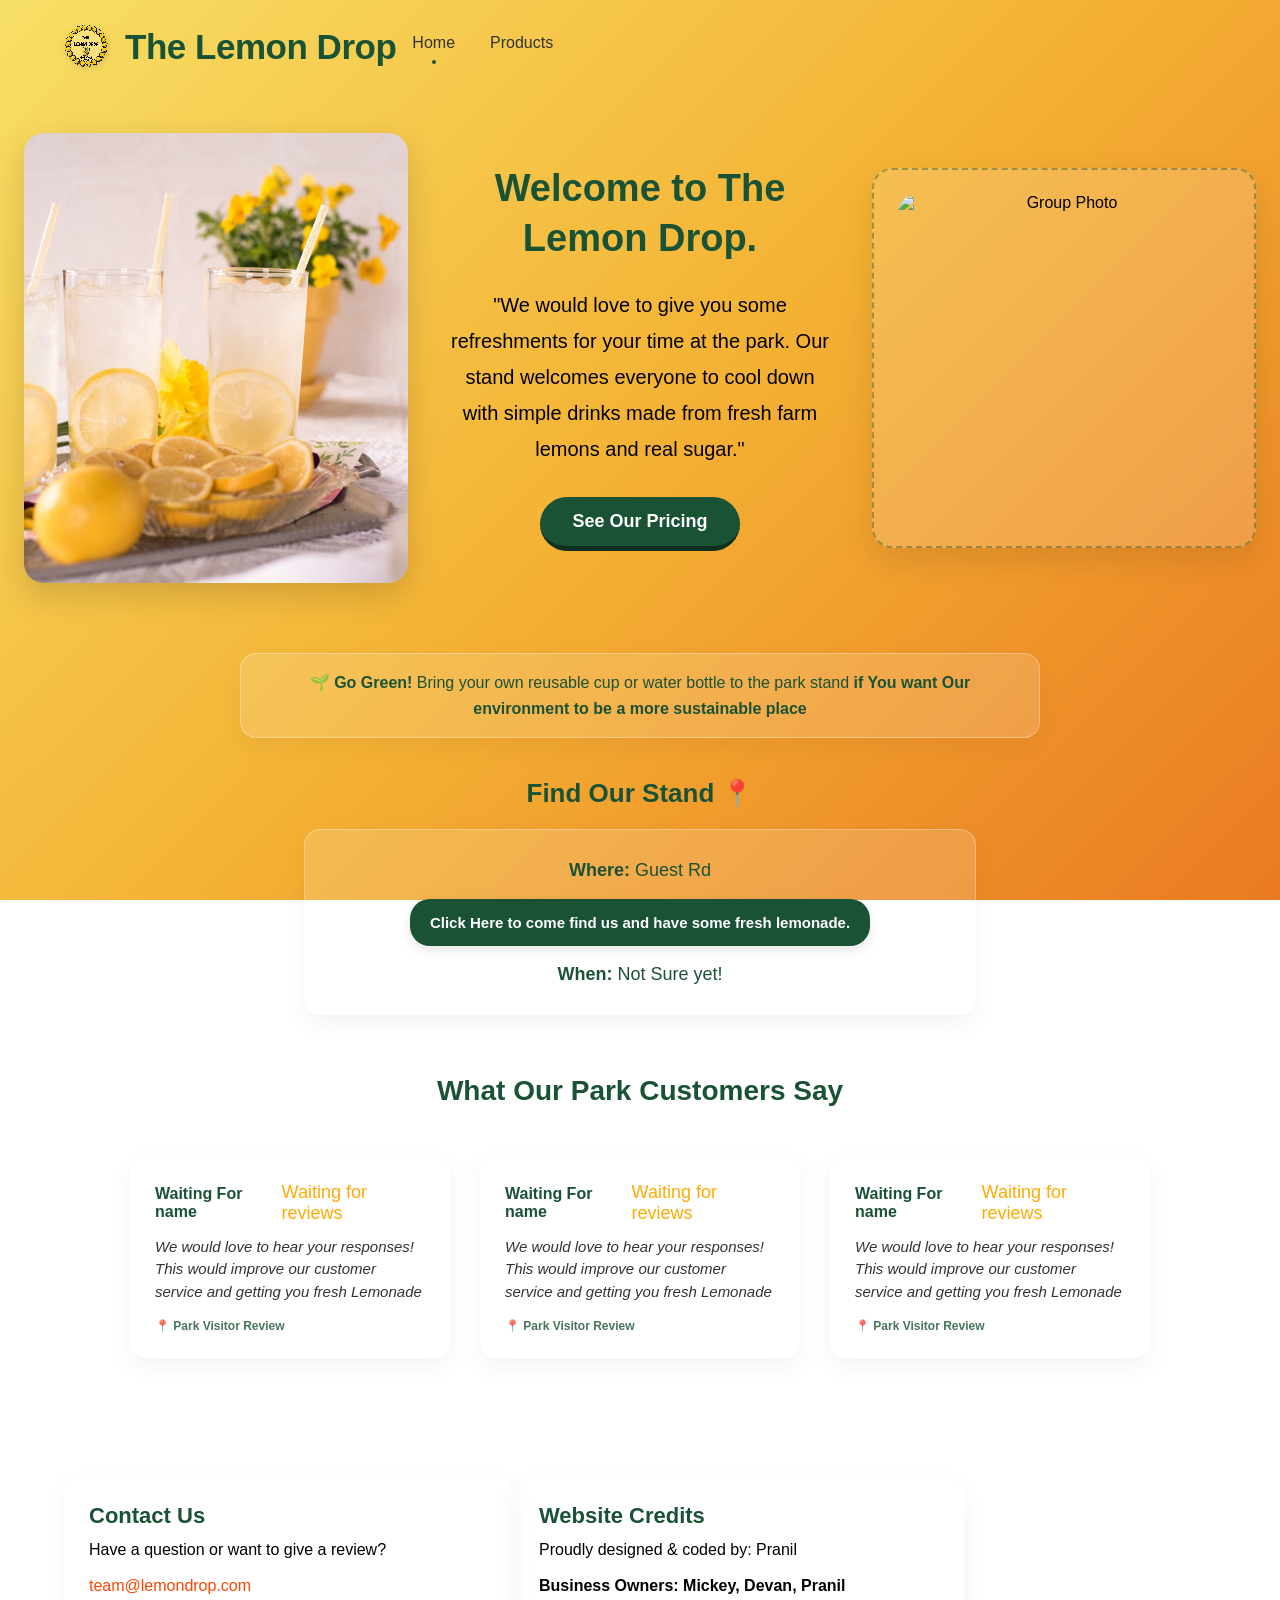
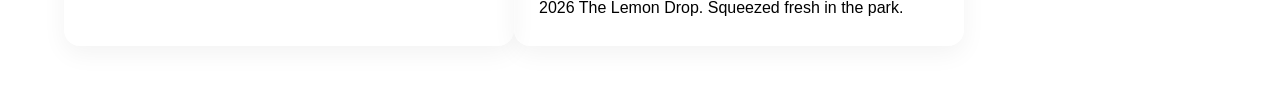
==== commit 1adf6f49: "Update index.html" ====
--- a/index.html
+++ b/index.html
@@ -36,63 +36,72 @@
       </nav>
     </header>
 
-    <!-- Main Content Container Box -->
-    <main class="container">
-      <!-- 1. Left Side Product Image -->
+
+
+    <!-- Main Layout Container Box -->
+    <div class="container">
+      <!-- 1. Left Side Image -->
       <img
         src="lemonade ex. image.jpg"
         alt="Fresh Lemonade"
         class="group-pic"
       />
 
-      <!-- 2. Centered Welcome Text Block -->
+      <!-- 2. Centered Text Block Content -->
       <div class="text-block">
         <h1 class="Text-1">Welcome to The Lemon Drop.</h1>
         <p class="Text-2">
-          "We would love to give you some refreshments for your time being. Our stand welcomes everyone to cool down with simple drinks made from fresh farm lemons and real sugar."
+"We would love to give you some refreshments for your time at the park. Our stand welcomes everyone to cool down with simple drinks made from fresh farm lemons and real sugar."
         </p>
-        <!-- Pricing Quick-Link Button -->
+        <!-- Interactive Menu Quick-Link Button -->
         <div class="cta-wrapper">
-          <a href="Products.html" class="menu-btn">See Our Pricing</a>
+<a href="Products.html" class="menu-btn">See Our Pricing</a>
         </div>
       </div>
 
-      <!-- 3. Right Side - Photo Placeholder Container -->
+      <!-- 3. Right Side - Updated Live Image Container -->
       <div class="photo-placeholder">
         <img src="DMP.jpg" alt="Group Photo" class="group-photo-img" />
       </div>
-    </main>
+    </div>
 
     <!-- Eco-Friendly Bring Your Own Cup Discount Banner -->
-    <section class="discount-banner">
+    <div class="discount-banner">
       <p>
-        🌱 <strong>Go Green!</strong> Bring your own reusable cup or water bottle to the stand 
-        <strong>if You want <b>Our environment</b> to be a more sustainable place</strong>
+        🌱 <strong>Go Green!</strong> Bring your own reusable cup or water
+        bottle to the park stand
+        <strong
+          >if You want <b>Our environment</b> to be a more sustainable
+          place</strong
+        >
       </p>
-    </section>
+    </div>
 
     <!-- Stand Schedule & Location Details Banner -->
-    <section class="schedule-section">
+    <div class="schedule-section">
       <h2 class="schedule-title">Find Our Stand 📍</h2>
       <div class="schedule-card">
         <p><strong>Where: </strong>Guest Rd</p>
         <p>
           <a
-            href="https://www.google.com/maps/place/Guest+Rd,+Melbourne+VIC/data=!4m2!3m1!1s0x6ad66afff3ad45d1:0xaad254d5ca2f4086?sa=X&ved=1t:242&ictx=111"
+            href="https://www.google.com/maps/place/Guest+Rd,+Melbourne+VIC/@-37.9113603,145.0915105,785m/data=!3m2!1e3!4b1!4m6!3m5!1s0x6ad66afff3ad45d1:0xaad254d5ca2f4086!8m2!3d-37.9113603!4d145.0940854!16s%2Fg%2F11cjg86pj9?entry=ttu&g_ep=EgoyMDI2MDkwMi4wIKXMDSoASAFQAw%3D%3D"
             target="_blank"
             rel="noopener noreferrer"
             class="maps-text-link"
+            >Click Here to come find us and have some fresh lemonade.</a
           >
-            Click Here to come find us and have some fresh lemonade.
-          </a>
         </p>
-        <p><strong>When:</strong> Not Sure yet!</p>
+
+        <p>
+          <strong>When:</strong> Not Sure yet!
+        </p>
       </div>
-    </section>
+    </div>
 
-    <!-- Customer Reviews Scrolling Section -->
-    <section class="reviews-section">
-      <h2 class="reviews-title">What Our Customers Say</h2>
+    <!-- Park Customer Reviews Scrolling Section -->
+    <div class="reviews-section">
+      <h2 class="reviews-title">What Our Park Customers Say</h2>
+
       <div class="review-slider-window">
         <div class="review-track" id="reviewTrack">
           <!-- Review Card 1 -->
@@ -105,7 +114,7 @@
               We would love to hear your responses! <br>
               This would improve our customer service and getting you fresh Lemonade
             </p>
-            <div class="-source">📍 Visitor Review</div>
+            <div class="park-source">📍 Park Visitor Review</div>
           </div>
 
           <!-- Review Card 2 -->
@@ -118,7 +127,7 @@
               We would love to hear your responses! <br>
               This would improve our customer service and getting you fresh Lemonade
             </p>
-            <div class="-source">📍Visitor Review</div>
+            <div class="park-source">📍 Park Visitor Review</div>
           </div>
 
           <!-- Review Card 3 -->
@@ -131,27 +140,36 @@
               We would love to hear your responses! <br>
               This would improve our customer service and getting you fresh Lemonade
             </p>
-            <div class="-source">📍Visitor Review</div>
+            <div class="park-source">📍 Park Visitor Review</div>
           </div>
-        </div> 
-      </div> 
-    </section>
-    
-    <!-- Footer Elements -->
+
+        </div> <!-- ADDED: Closes #reviewTrack -->
+      </div> <!-- ADDED: Closes .review-slider-window -->
+    </div> <!-- ADDED: Closes .reviews-section -->
+
+
+    <!-- Corrected Footer Elements (Now completely outside the review slider) -->
     <footer class="site-footer">
       <div class="footer-container">
-        <!-- Credits & Copyright Block (Shifted Left) -->
-        <div class="footer-section alignment-left">
+        <!-- Contact Info Block -->
+        <div class="footer-section">
+          <h3>Contact Us</h3>
+          <p>Have a question or want to give a review?</p>
+          <br>
+          <a href="mailto:pranillushanthan@gmail.com; devankinguyen@gmail.com; mmoro1@schools.vic.edu.au" class="footer-link">team@lemondrop.com</a>
+        </div>
+
+        <!-- Credits & Copyright Block -->
+        <div class="footer-section">
           <h3>Website Credits</h3>
-          <!-- <p>Proudly designed & coded by: Pranil</p> -->
+          <p>Proudly designed & coded by: Pranil</p>
           <br />
-          <!-- <strong>Business Owners: Mickey, Devan, Pranil</strong> -->
+          <strong>Business Owners: Mickey, Devan, Pranil</strong>
           <p class="copyright">
-            &copy; 2026 The Lemon Drop. Squeezed fresh in the box.
+            2026 The Lemon Drop. Squeezed fresh in the park.
           </p>
         </div>
-      </div> 
+      </div> <!-- ADDED: Closes .footer-container -->
     </footer>
-    
   </body>
 </html>
--- a/Lemonade.css
+++ b/Lemonade.css
@@ -554,7 +554,7 @@
   max-width: 1400px;
   margin: 0 auto;
   display: flex;
-  justify-content: flex-end; /* Aligns the entire content card strictly to the right side of the footer */
+  justify-content: flex-start; /* Restored back to normal left alignment */
 }
 
 .footer-section {
@@ -565,7 +565,7 @@
   max-width: 450px;
   width: 100%;
   box-shadow: 0 8px 24px rgba(0, 0, 0, 0.05);
-  text-align: right; /* Flips the text internally so it aligns neatly to the right edge */
+  text-align: left; /* Restored back to normal left text alignment */
 }
 
 .footer-section h3 {
@@ -581,6 +581,7 @@
   font-weight: 500;
   line-height: 1.6;
 }
+
 
 
 /* ==========================================================================
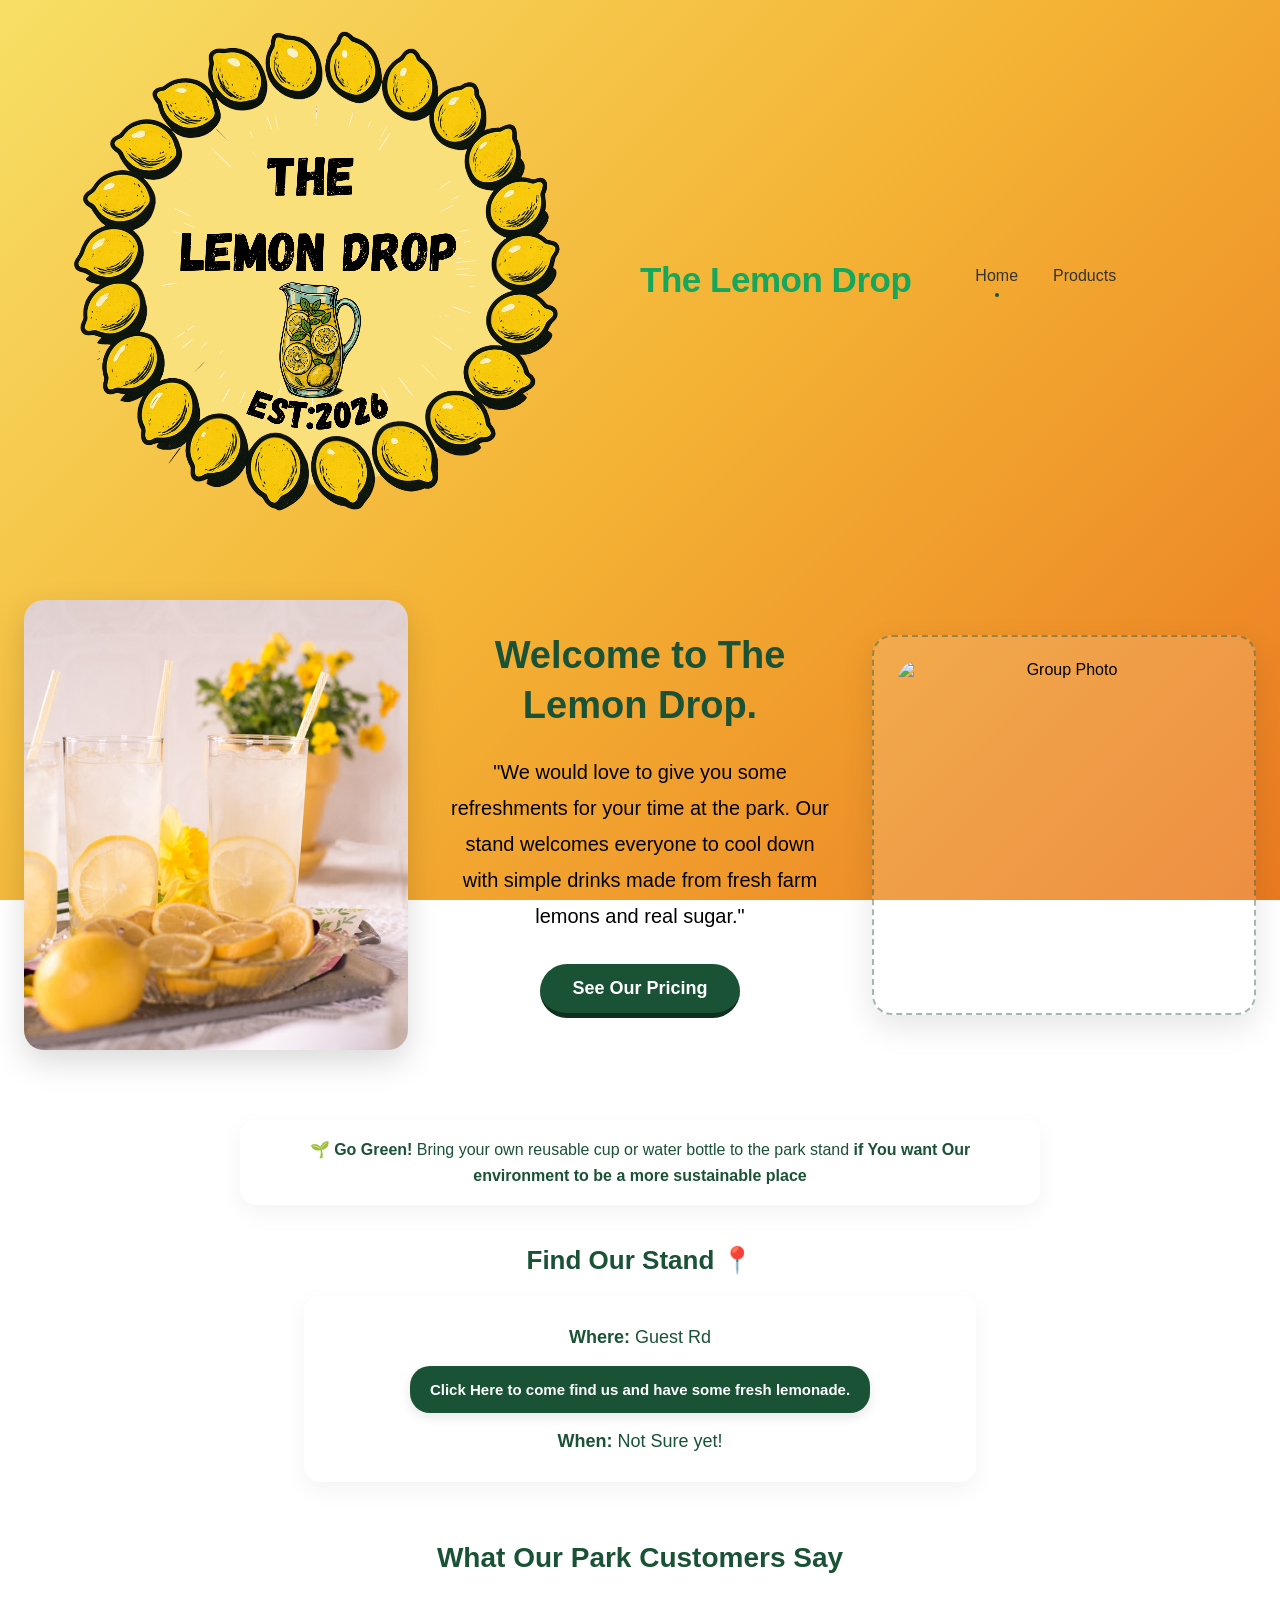
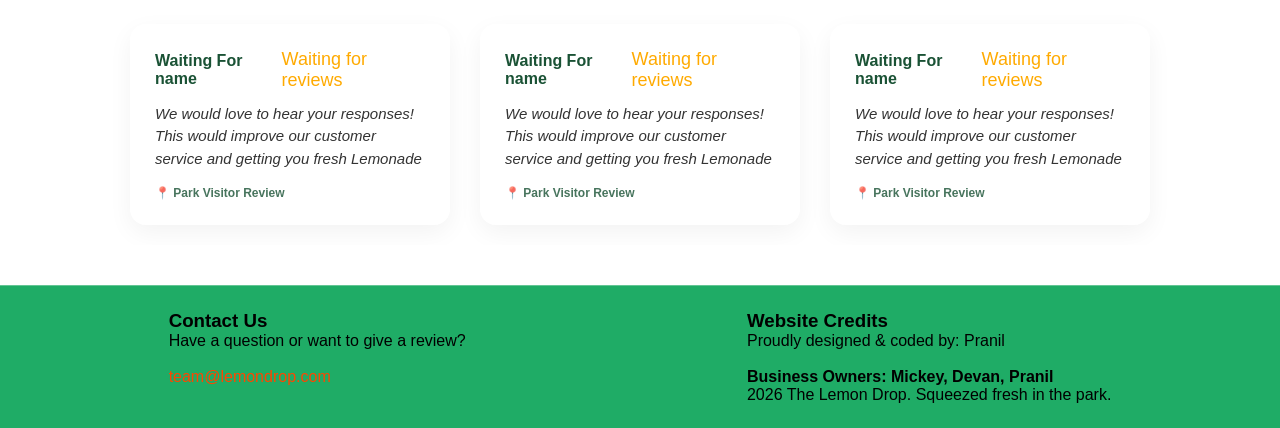
==== commit 6517f33c: "Fix HTML structure and footer placement" ====
--- a/index.html
+++ b/index.html
@@ -171,5 +171,5 @@
         </div>
       </div> <!-- ADDED: Closes .footer-container -->
     </footer>
-  </body>
+</body>
 </html>
--- a/Lemonade.css
+++ b/Lemonade.css
@@ -58,7 +58,7 @@
 
 .title {
   font-size: 35px; 
-  color: #1a5235; 
+  color: #16a75c; 
   letter-spacing: -0.48px;
   font-weight: 700;
   margin: 0;
@@ -542,47 +542,26 @@
 }
 
 /* ==========================================================================
-   Footer Elements & Layout Styles
+   Modern Footer Component Styling
    ========================================================================== */
 .site-footer {
   width: 100%;
-  margin-top: 60px;
-  padding: 40px 64px;
+  background: rgb(31, 172, 102);
+  border-top: 1px solid rgba(255, 255, 255, 0.3);
+  padding: 24px 20px;
+  margin-top: 0;
+  clear: both;
 }
 
 .footer-container {
-  max-width: 1400px;
+  max-width: 1200px;
   margin: 0 auto;
   display: flex;
-  justify-content: flex-start; /* Restored back to normal left alignment */
-}
-
-.footer-section {
-  background: rgba(255, 255, 255, 0.15);
-  border: 1px solid rgba(255, 255, 255, 0.3);
-  border-radius: 16px;
-  padding: 24px;
-  max-width: 450px;
-  width: 100%;
-  box-shadow: 0 8px 24px rgba(0, 0, 0, 0.05);
-  text-align: left; /* Restored back to normal left text alignment */
-}
-
-.footer-section h3 {
-  color: #1a5235;
-  font-size: 22px;
-  font-weight: 700;
-  margin-bottom: 12px;
-}
-
-.copyright {
-  color: #000000;
-  font-size: 16px;
-  font-weight: 500;
-  line-height: 1.6;
-}
-
-
+  justify-content: space-around;
+  align-items: flex-start;
+  flex-wrap: wrap;
+  gap: 24px;
+}
 
 /* ==========================================================================
    Interactive UI Animations & Keyframes
@@ -889,31 +868,3 @@
 .user-created-card {
   transition: opacity 0.3s ease, transform 0.3s ease;
 } 
-
-/* ==========================================
-   THE LEMON DROP - SHARP IMAGE CONFIGURATION
-   ========================================== */
-
-.nav-left-group {
-  display: flex !important;
-  flex-direction: row !important;
-  align-items: center !important;
-  justify-content: flex-start !important;
-  gap: 16px !important;
-}
-
-.nav-logo {
-  width: 45px !important;       /* Clean display sizing on screen */
-  height: 45px !important;
-  min-width: 45px !important;
-  min-height: 45px !important;
-  object-fit: contain !important;
-  background: transparent !important;
-  
-  /* CRITICAL RENDERING CODES: Forces browsers to keep the image edges sharp */
-  image-rendering: -webkit-optimize-contrast !important;
-  image-rendering: crisp-edges !important;
-  image-rendering: pixelated !important;
-  
-  filter: drop-shadow(1px 2px 3px rgba(0, 0, 0, 0.12)) !important;
-}
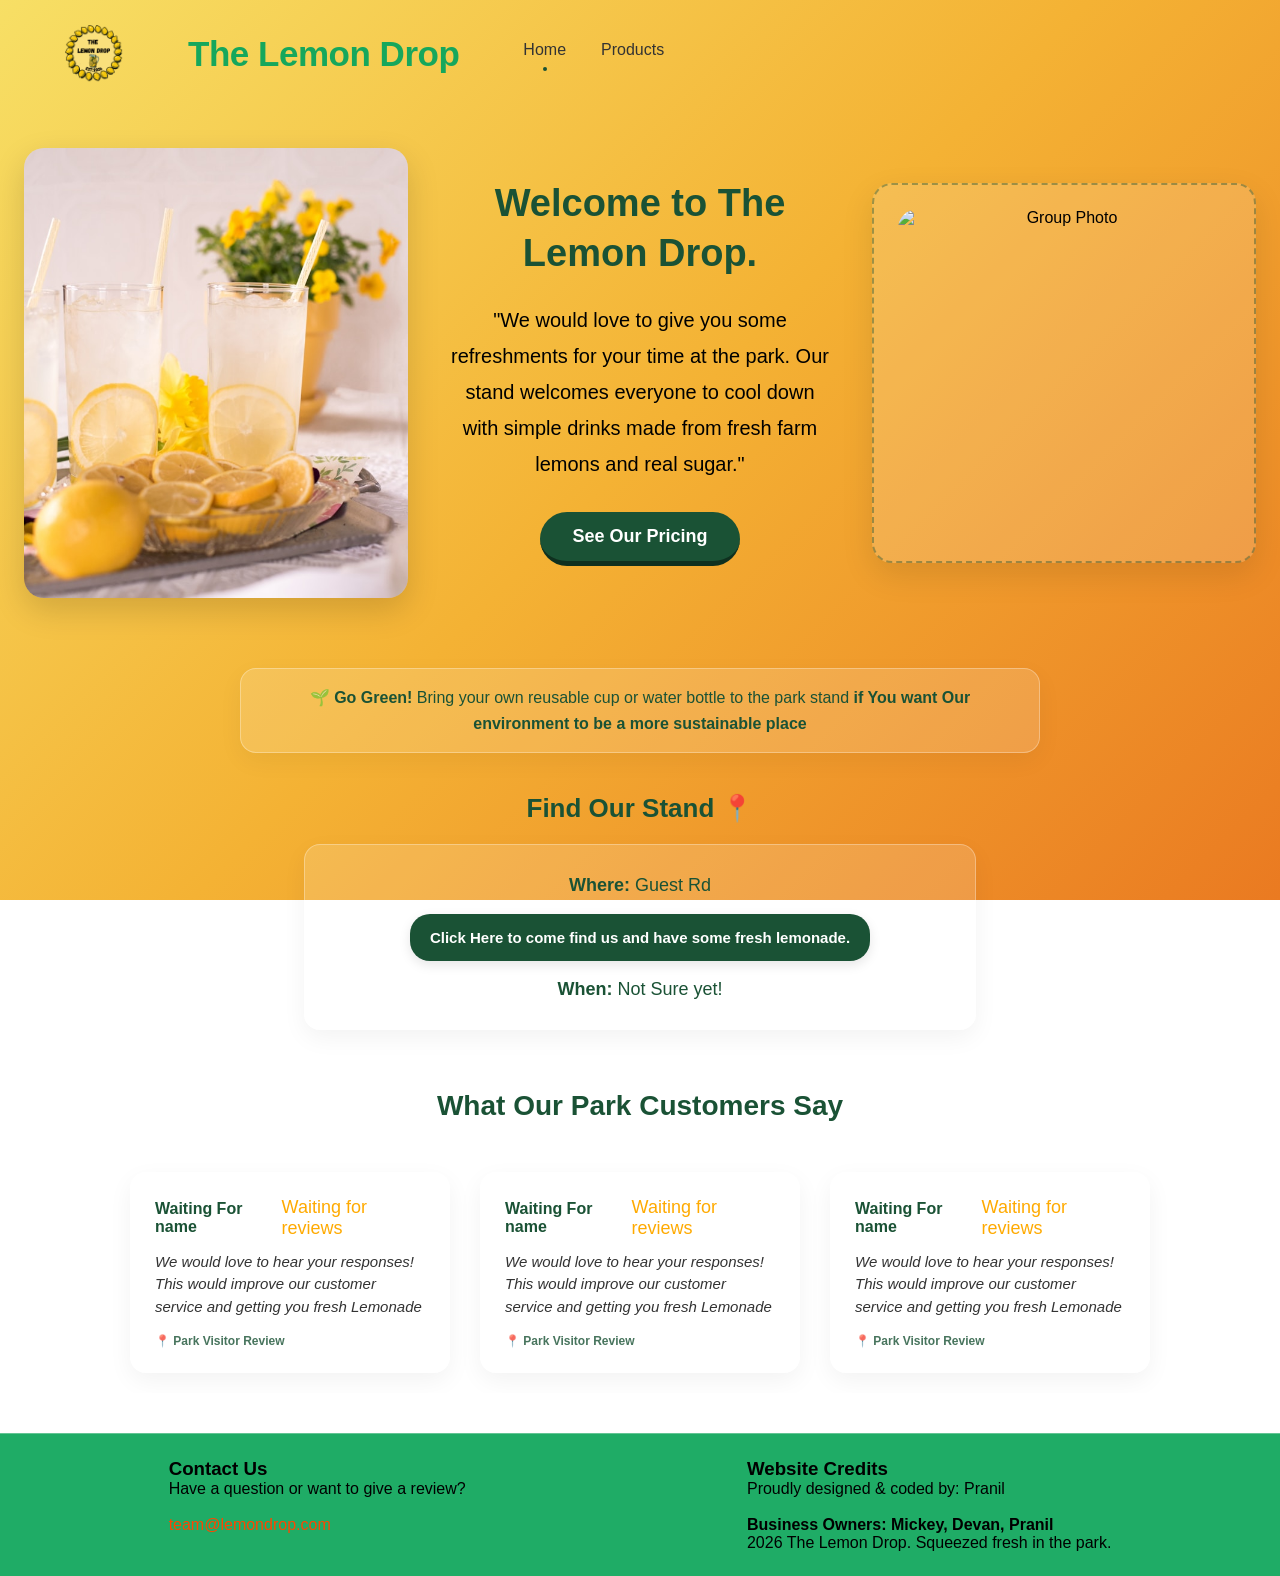
==== commit 3ffaf60e: "Update index.html" ====
--- a/index.html
+++ b/index.html
@@ -24,7 +24,8 @@
       <nav class="navbar">
         <!-- Flex container aligning logo, title text, and menu items inline -->
         <div class="nav-left-group">
-          <img src="./android-chrome-512x512.png" alt="The Lemon Drop Logo" class="nav-logo" />   
+          <img src="./android-chrome-512x512.png" alt="The Lemon Drop Logo" class="nav-logo" style="height: 60px !important; width: auto !important; max-height: 60px !important;" />
+   
           <h1 class="title">The Lemon Drop</h1>
           <div class="menu">
             <ul>
--- a/Lemonade.css
+++ b/Lemonade.css
@@ -28,13 +28,6 @@
   justify-content: space-between; /* Changes from flex-start to push text to the right */
   padding: 24px 64px;
   width: 100%;
-}
-
-/* Add this new helper class underneath the navbar block */
-.nav-left-group {
-  display: flex;
-  align-items: center;
-  gap: 64px;
 }
 
 /* Base style for the status text on the far right */
@@ -102,6 +95,21 @@
   background-color: #1a5235;
   border-radius: 50%;
 }
+
+/* Add this new helper class underneath the navbar block */
+.nav-left-group {
+  display: flex;
+  align-items: center;
+  gap: 64px;
+}
+
+/* Add this right below it to fix the layout explosion */
+.nav-logo {
+  height: 60px;       /* Shrinks the 512px logo down to a normal navbar size */
+  width: auto;        /* Keeps the logo round without squishing it */
+  object-fit: contain;
+}
+
 
 /* ==========================================================================
    Homepage Layout Styles
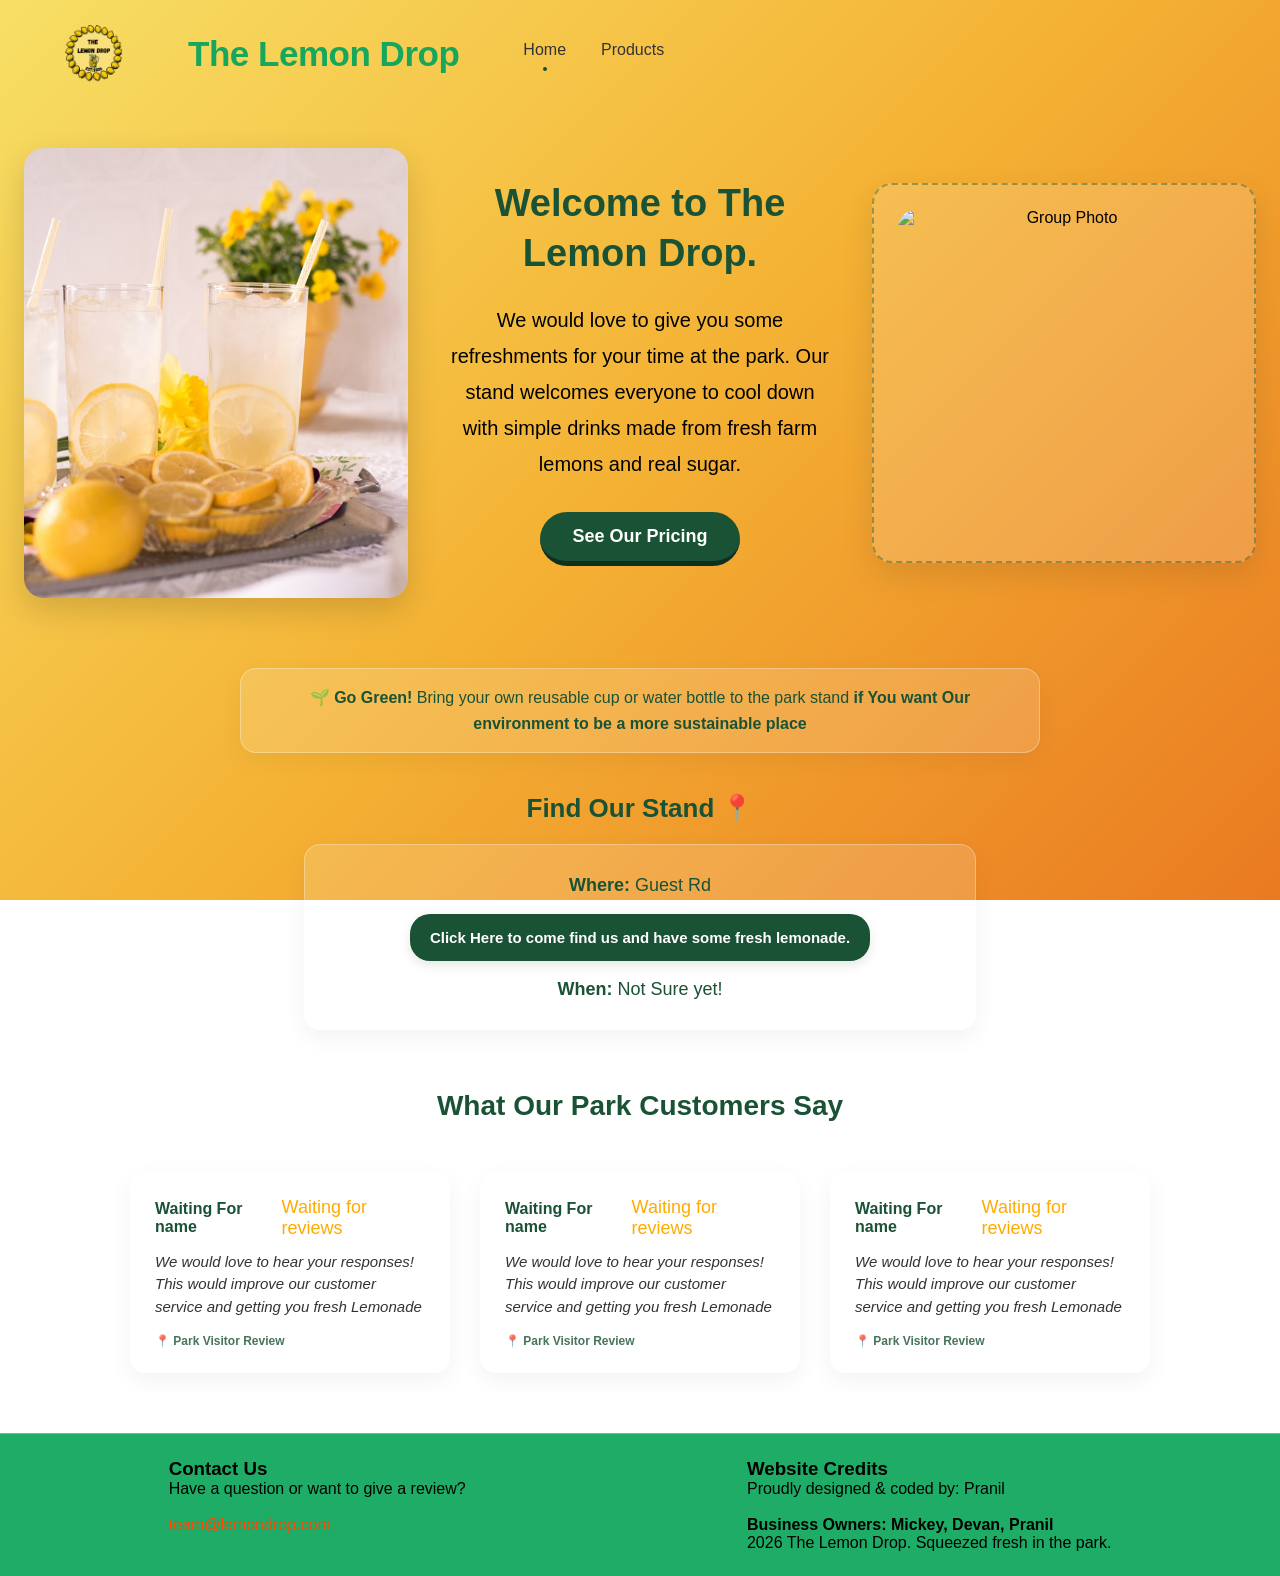
==== commit 6127779b: "Fix HTML structure and footer placement" ====
--- a/index.html
+++ b/index.html
@@ -52,7 +52,7 @@
       <div class="text-block">
         <h1 class="Text-1">Welcome to The Lemon Drop.</h1>
         <p class="Text-2">
-"We would love to give you some refreshments for your time at the park. Our stand welcomes everyone to cool down with simple drinks made from fresh farm lemons and real sugar."
+We would love to give you some refreshments for your time at the park. Our stand welcomes everyone to cool down with simple drinks made from fresh farm lemons and real sugar.
         </p>
         <!-- Interactive Menu Quick-Link Button -->
         <div class="cta-wrapper">
